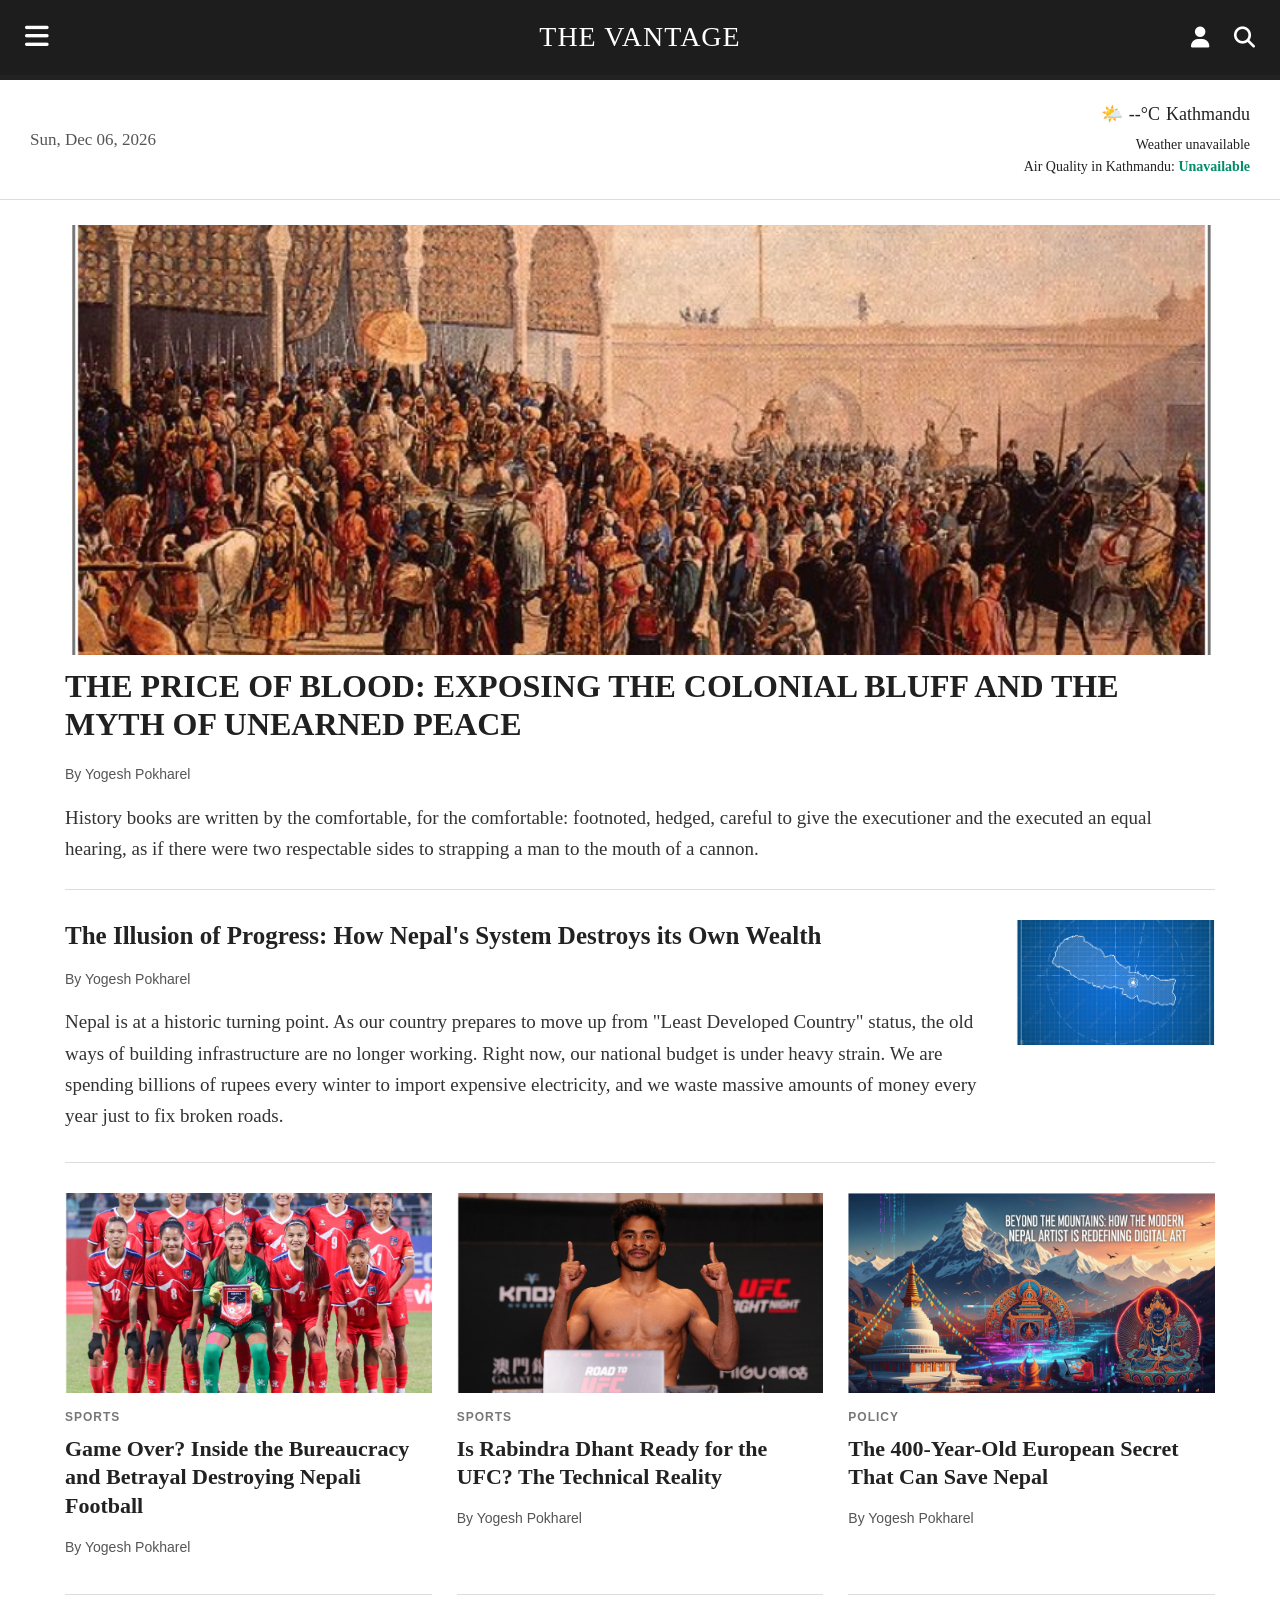
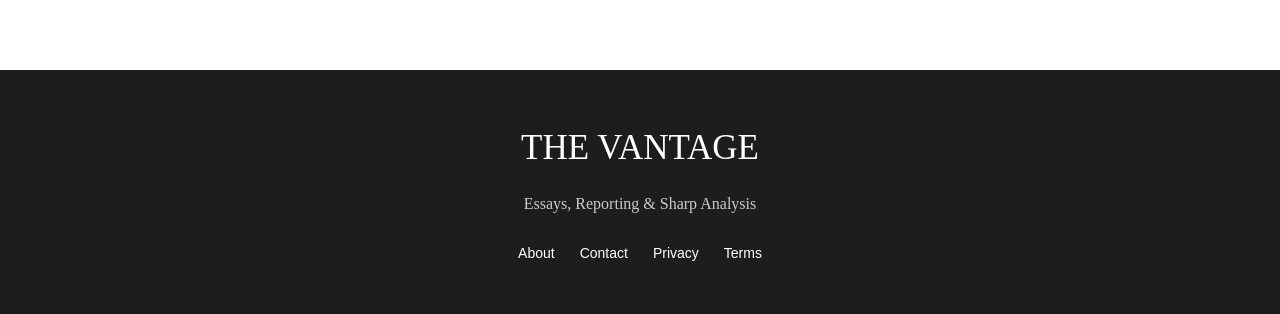
==== index.html @ 7149c2bf "Merge branch 'main' of https://github.com/aayushbhandari-stack/article" ====
<!DOCTYPE html>
<html lang="en">

<head>
    <meta charset="UTF-8">
    <meta name="viewport" content="width=device-width, initial-scale=1.0">

    <title>The Vantage | Essays, Reporting & Sharp Analysis</title>

    <!-- CSS -->
    <link rel="stylesheet" href="style.css">

    <!-- Font Awesome -->
    <link rel="stylesheet"
        href="https://cdnjs.cloudflare.com/ajax/libs/font-awesome/6.5.2/css/all.min.css">
        
    <meta name="google-site-verification" content="1h2lDk5zCkxsmD-RHTS7xLC5-y8iYzYzmCgWuDz8VIk" />
</head>


<body>


    <!-- =====================================================
         TOP NAVBAR
    ====================================================== -->

    <header class="top-navbar">

        <!-- Menu -->
        <button class="menu-btn" type="button">
            <i class="fa-solid fa-bars"></i>
        </button>


        <!-- Brand -->
        <a href="index.html" class="brand">
            THE VANTAGE
        </a>


        <!-- Right Icons -->
        <div class="nav-icons">

            <i class="fa-solid fa-user"></i>

            <i class="fa-solid fa-magnifying-glass"></i>

        </div>

    </header>



    <!-- =====================================================
         DATE + WEATHER
    ====================================================== -->

    <div class="top-header">


        <!-- DATE -->

        <div class="date" id="current-date">
            Loading date...
        </div>



        <!-- WEATHER -->

        <div class="weather">

            <div class="weather-main">

                <span id="weather-icon">
                    🌤️
                </span>

                <span id="temperature">
                    Loading...
                </span>

                <span id="city">
                    Kathmandu
                </span>

            </div>


            <div class="weather-details">

                <div id="weather-description">
                    Loading weather...
                </div>


                <div class="air-quality-text">

                    Air Quality in Kathmandu:

                    <strong id="air-quality">
                        --
                    </strong>

                </div>

            </div>

        </div>

    </div>



    <!-- =====================================================
         MAIN CONTENT
    ====================================================== -->

    <main class="container">


        <!-- =================================================
             ARTICLE 1 - FEATURED
        ================================================== -->

        <article
            class="featured-article"
            onclick="window.location.href='/price-of-blood.html'"
        >

            <img
                src="images/price of blood.png"
                alt="The Price of Blood"
            >


            <h1>
                THE PRICE OF BLOOD: EXPOSING THE COLONIAL BLUFF
                AND THE MYTH OF UNEARNED PEACE
            </h1>


            <p class="author">
                By Yogesh Pokharel
            </p>


            <p class="description">

                History books are written by the comfortable, for the
                comfortable: footnoted, hedged, careful to give the
                executioner and the executed an equal hearing, as if
                there were two respectable sides to strapping a man
                to the mouth of a cannon.

            </p>

        </article>



        <!-- =================================================
             ARTICLE 2
        ================================================== -->

        <article
            class="article"
            onclick="window.location.href='/illusion-of-progress.html'"
        >


            <div class="article-text">

                <h2>
                    The Illusion of Progress: How Nepal's System Destroys its Own Wealth
                </h2>


                <p class="author">
                    By Yogesh Pokharel
                </p>


                <p class="description">

                    Nepal is at a historic turning point. As our
                    country prepares to move up from "Least Developed
                    Country" status, the old ways of building
                    infrastructure are no longer working.

                    Right now, our national budget is under heavy
                    strain. We are spending billions of rupees every
                    winter to import expensive electricity, and we
                    waste massive amounts of money every year just
                    to fix broken roads.

                </p>

            </div>



            <img
                src="images/Screenshot 2026-10-01 223854.png"
                alt="The Blueprint to Save Nepal's Billions"
            >

        </article>



        <!-- =================================================
             ARTICLES 3, 4 AND 5
        ================================================== -->

        <section class="article-grid">


            <!-- =================================================
                 ARTICLE 3
            ================================================== -->

            <article
                class="small-article"
                onclick="window.location.href='/game-over.html'"
            >

                <img
                    src="images/football.png"
                    alt="Burying the Beautiful Game"
                >


                <p class="category">
                    SPORTS
                </p>


                <h2>
                    Game Over? Inside the Bureaucracy and Betrayal Destroying Nepali Football
                </h2>


                <p class="author">
                    By Yogesh Pokharel
                </p>

            </article>



            <!-- =================================================
                 ARTICLE 4
            ================================================== -->

            <article
                class="small-article"
                onclick="window.location.href='/is-dhant-ufc-ready.html'"
            >

                <img
                    src="images/rabindra.png"
                    alt="Rabindra Dhant article"
                >


                <p class="category">
                    SPORTS
                </p>


                <h2>

                    Is Rabindra Dhant Ready for the UFC? The Technical Reality

                </h2>


                <p class="author">
                    By Yogesh Pokharel
                </p>

            </article>



            <!-- =================================================
                ARTICLE 5
            ================================================== -->

            <article
                class="small-article"
                onclick="window.location.href='/european-secret.html'"
            >

                <img
                    src="images/imagine nepal.png"
                    alt="Culture article"
                >


                <p class="category">
                    POLICY
                </p>


                <h2>
                    The 400-Year-Old European Secret That Can Save Nepal
                </h2>


                <p class="author">
                    By Yogesh Pokharel
                </p>

            </article>


        </section>


    </main>



    <!-- =====================================================
         FOOTER
    ====================================================== -->

    <footer>

        <div class="footer-brand">
            THE VANTAGE
        </div>


        <p>
            Essays, Reporting & Sharp Analysis
        </p>


        <div class="footer-links">

            <a href="#">
                About
            </a>

            <a href="#">
                Contact
            </a>

            <a href="#">
                Privacy
            </a>

            <a href="#">
                Terms
            </a>

        </div>

    </footer>



    <!-- =====================================================
         JAVASCRIPT
    ====================================================== -->

    <script src="script.js"></script>


</body>

</html>
---- style.css ----
/* =========================================================
   GLOBAL RESET
========================================================= */
* {
    margin: 0;
    padding: 0;
    box-sizing: border-box;
}

html {
    scroll-behavior: smooth;
}

body {
    background: #ffffff;
    color: #222;
    font-family: Georgia, "Times New Roman", serif;
    line-height: 1.6;
}

img {
    max-width: 100%;
    display: block;
}

a {
    color: inherit;
    text-decoration: none;
}

/* =========================================================
   TOP NAVBAR
========================================================= */
.top-navbar {
    min-height: 75px;
    background: #1d1d1d;
    color: #fff;
    display: flex;
    align-items: center;
    justify-content: center;
    position: relative;
    padding: 12px 70px;
}

.menu-btn {
    position: absolute;
    left: 25px;
    background: transparent;
    border: none;
    color: #fff;
    font-size: 27px;
    cursor: pointer;
}

.brand {
    font-family: Georgia, "Times New Roman", serif;
    font-size: 28px;
    font-weight: normal;
    letter-spacing: 1px;
    text-align: center;
}

.nav-icons {
    position: absolute;
    right: 25px;
    display: flex;
    align-items: center;
    gap: 25px;
    font-size: 21px;
}

.nav-icons i {
    cursor: pointer;
}

/* =========================================================
   DATE AND WEATHER BAR
========================================================= */
.top-header {
    display: flex;
    justify-content: space-between;
    align-items: center;
    gap: 20px;
    padding: 20px 30px;
    min-height: 60px;
    background: #fff;
    border-top: 5px solid #222;
    border-bottom: 1px solid #ddd;
    font-family: Georgia, "Times New Roman", serif;
}

.info-bar {
    min-height: 70px;
    border-bottom: 1px solid #ddd;
    display: flex;
    justify-content: space-between;
    align-items: center;
    gap: 20px;
    padding: 10px 25px;
}

.date {
    font-size: 17px;
    color: #555;
}

.weather {
    text-align: right;
    font-size: 16px;
    line-height: 1.6;
}

.weather-main {
    display: flex;
    align-items: center;
    justify-content: flex-end;
    gap: 6px;
    font-size: 18px;
}

.weather-main img {
    width: 32px;
    height: 32px;
    object-fit: contain;
}

.weather-details {
    margin-top: 5px;
    font-size: 14px;
}

.air-quality {
    font-size: 15px;
}

.air-quality b,
#air-quality {
    color: #008c69;
}

/* =========================================================
   GENERAL PAGE CONTAINER
========================================================= */
.container {
    width: 100%;
    max-width: 1200px;
    margin: 0 auto;
    padding: 25px;
}

/* =========================================================
   FEATURED ARTICLE / HOME PAGE
========================================================= */
.featured-article {
    padding-bottom: 25px;
    border-bottom: 1px solid #ddd;
    cursor: pointer;
    transition: transform 0.2s ease, box-shadow 0.2s ease;
}

.featured-article img {
    width: 100%;
    height: 430px;
    object-fit: cover;
    margin-bottom: 12px;
    transition: opacity 0.2s ease;
}

.featured-article h1 {
    font-size: 32px;
    line-height: 1.2;
    margin-bottom: 20px;
    color: #202020;
    transition: color 0.2s ease;
}

.featured-article:hover {
    transform: translateY(-3px);
}

.featured-article:hover img {
    opacity: 0.92;
}

.featured-article:hover h1,
.article:hover h2,
.small-article:hover h2 {
    color: #555;
}

.author {
    font-family: Arial, sans-serif;
    font-size: 14px;
    color: #555;
    margin: 0 0 16px;
}

.description {
    font-size: 19px;
    line-height: 1.65;
    color: #333;
}

/* =========================================================
   ARTICLE LIST
========================================================= */
.article {
    display: grid;
    grid-template-columns: minmax(0, 1fr) 200px;
    gap: 25px;
    padding: 30px 0;
    border-bottom: 1px solid #ddd;
    cursor: pointer;
    transition: transform 0.2s ease, box-shadow 0.2s ease;
}

.article h2 {
    font-size: 25px;
    line-height: 1.3;
    margin-bottom: 15px;
    transition: color 0.2s ease;
}

.article img {
    width: 100%;
    height: 125px;
    object-fit: cover;
}

.article:hover {
    transform: translateY(-3px);
}

/* =========================================================
   ARTICLE GRID / SMALL ARTICLES
========================================================= */
.article-grid {
    display: grid;
    grid-template-columns: repeat(3, minmax(0, 1fr));
    gap: 25px;
    padding-top: 30px;
}

.small-article {
    min-width: 0;
    border-bottom: 1px solid #ddd;
    padding-bottom: 20px;
    cursor: pointer;
    transition: transform 0.2s ease, box-shadow 0.2s ease;
}

.small-article img {
    width: 100%;
    height: 200px;
    object-fit: cover;
    margin-bottom: 15px;
}

.small-article h2 {
    font-size: 22px;
    line-height: 1.3;
    margin: 8px 0 15px;
    transition: color 0.2s ease;
}

.category {
    font-family: Arial, sans-serif;
    font-size: 12px;
    font-weight: bold;
    color: #777;
    letter-spacing: 1px;
}

.featured-article:hover,
.article:hover,
.small-article:hover {
    transform: translateY(-3px);
}

/* =========================================================
   SINGLE ARTICLE PAGE
========================================================= */
.single-article {
    width: 100%;
    max-width: 1000px;
    margin: 42px auto;
    padding: 0 24px;
}

.back-button {
    display: inline-block;
    margin-bottom: 30px;
    color: #222;
    font-size: 15px;
}

.back-button:hover {
    text-decoration: underline;
}

.article-category {
    font-family: Arial, sans-serif;
    font-size: 13px;
    font-weight: bold;
    letter-spacing: 2px;
    margin-bottom: 15px;
    color: #666;
}

.article-title {
    font-family: Georgia, "Times New Roman", serif;
    font-size: clamp(32px, 5vw, 48px);
    line-height: 1.15;
    margin-bottom: 20px;
    overflow-wrap: anywhere;
}

.article-author {
    font-size: 16px;
    margin-bottom: 5px;
}

.article-date {
    color: #777;
    font-size: 14px;
    margin-bottom: 30px;
}

.article-main-image {
    width: 100%;
    height: auto;
    max-height: 560px;
    object-fit: cover;
    display: block;
    margin-bottom: 35px;
}

/* Keep the article text at a readable width */
.article-header,
.article-content {
    width: 100%;
    max-width: 760px;
    margin-left: auto;
    margin-right: auto;
}

.article-header h1 {
    text-align: left;
    font-size: clamp(32px, 5vw, 46px);
    line-height: 1.15;
    margin-bottom: 24px;
}

.article-content {
    font-family: Georgia, "Times New Roman", serif;
    font-size: 20px;
    line-height: 1.8;
    overflow-wrap: break-word;
    word-wrap: break-word;
    hyphens: auto;
}

.article-content p {
    margin: 0 0 26px;
}

.article-content h2 {
    font-size: 29px;
    line-height: 1.3;
    margin: 42px 0 18px;
}

.article-content h3 {
    font-size: 23px;
    line-height: 1.35;
    margin: 32px 0 14px;
}

.article-content ul,
.article-content ol {
    padding-left: 28px;
    margin: 0 0 26px;
}

.article-content li {
    margin-bottom: 8px;
}

.article-content blockquote {
    margin: 28px 0;
    padding: 5px 0 5px 20px;
    border-left: 4px solid #ccc;
    color: #555;
}

/* =========================================================
   FOOTER
========================================================= */
footer {
    margin-top: 50px;
    background: #1d1d1d;
    color: #fff;
    text-align: center;
    padding: 50px 20px;
}

.footer-brand {
    font-family: Georgia, "Times New Roman", serif;
    font-size: 35px;
    margin-bottom: 15px;
}

footer p {
    color: #ccc;
    margin-bottom: 25px;
}

.footer-links {
    display: flex;
    justify-content: center;
    flex-wrap: wrap;
    gap: 18px 25px;
    font-family: Arial, sans-serif;
    font-size: 14px;
}

/* =========================================================
   TABLE STYLES (if used on a page)
========================================================= */
table {
    width: 100%;
    margin: 20px auto;
    border-collapse: collapse;
    table-layout: fixed;
}

th,
td {
    border: 1px solid #333;
    padding: 12px;
    text-align: center;
    vertical-align: middle;
    line-height: 1.6;
    overflow-wrap: break-word;
}

th {
    font-weight: bold;
    font-size: 18px;
}

td {
    font-size: 16px;
}

/* =========================================================
   RESPONSIVE DESIGN
========================================================= */
@media (max-width: 768px) {
    .top-navbar {
        min-height: 65px;
        padding: 10px 55px;
    }

    .brand {
        font-size: 21px;
    }

    .menu-btn {
        left: 15px;
        font-size: 23px;
    }

    .nav-icons {
        right: 15px;
        gap: 12px;
        font-size: 18px;
    }

    .top-header,
    .info-bar {
        padding: 12px 15px;
        gap: 12px;
    }

    .date {
        font-size: 14px;
    }

    .weather,
    .weather-main {
        font-size: 13px;
    }

    .weather-details,
    .air-quality {
        font-size: 12px;
    }

    .container {
        padding: 15px;
    }

    .featured-article img {
        height: 280px;
    }

    .featured-article h1 {
        font-size: 27px;
    }

    .description {
        font-size: 17px;
    }

    .article {
        grid-template-columns: minmax(0, 1fr);
        gap: 15px;
    }

    .article img {
        height: 200px;
        grid-row: 1;
    }

    .article-text {
        grid-row: 2;
    }

    .article-grid {
        grid-template-columns: repeat(2, minmax(0, 1fr));
        gap: 20px;
    }

    .small-article img {
        height: 180px;
    }

    .single-article {
        margin: 28px auto;
        padding: 0 20px;
    }

    .article-content {
        font-size: 18px;
        line-height: 1.8;
    }

    .article-content h2 {
        font-size: 25px;
        margin-top: 34px;
    }

    .article-content h3 {
        font-size: 21px;
    }

    th,
    td {
        padding: 8px;
        font-size: 14px;
    }
}

@media (max-width: 480px) {
    .top-navbar {
        padding: 10px 48px;
    }

    .brand {
        font-size: 18px;
        letter-spacing: 0.5px;
    }

    .nav-icons {
        gap: 9px;
        font-size: 16px;
    }

    .top-header,
    .info-bar {
        align-items: flex-start;
    }

    .weather {
        max-width: 55%;
    }

    .featured-article img {
        height: 220px;
    }

    .featured-article h1 {
        font-size: 24px;
    }

    .article-grid {
        grid-template-columns: minmax(0, 1fr);
    }

    .small-article img {
        height: 220px;
    }

    .single-article {
        padding: 0 16px;
    }

    .article-title,
    .article-header h1 {
        font-size: 31px;
    }

    .article-main-image {
        margin-bottom: 25px;
    }

    .article-content {
        font-size: 17px;
        line-height: 1.75;
    }

    .article-content p {
        margin-bottom: 22px;
    }

    .footer-brand {
        font-size: 29px;
    }

    .footer-links {
        gap: 14px;
    }
}
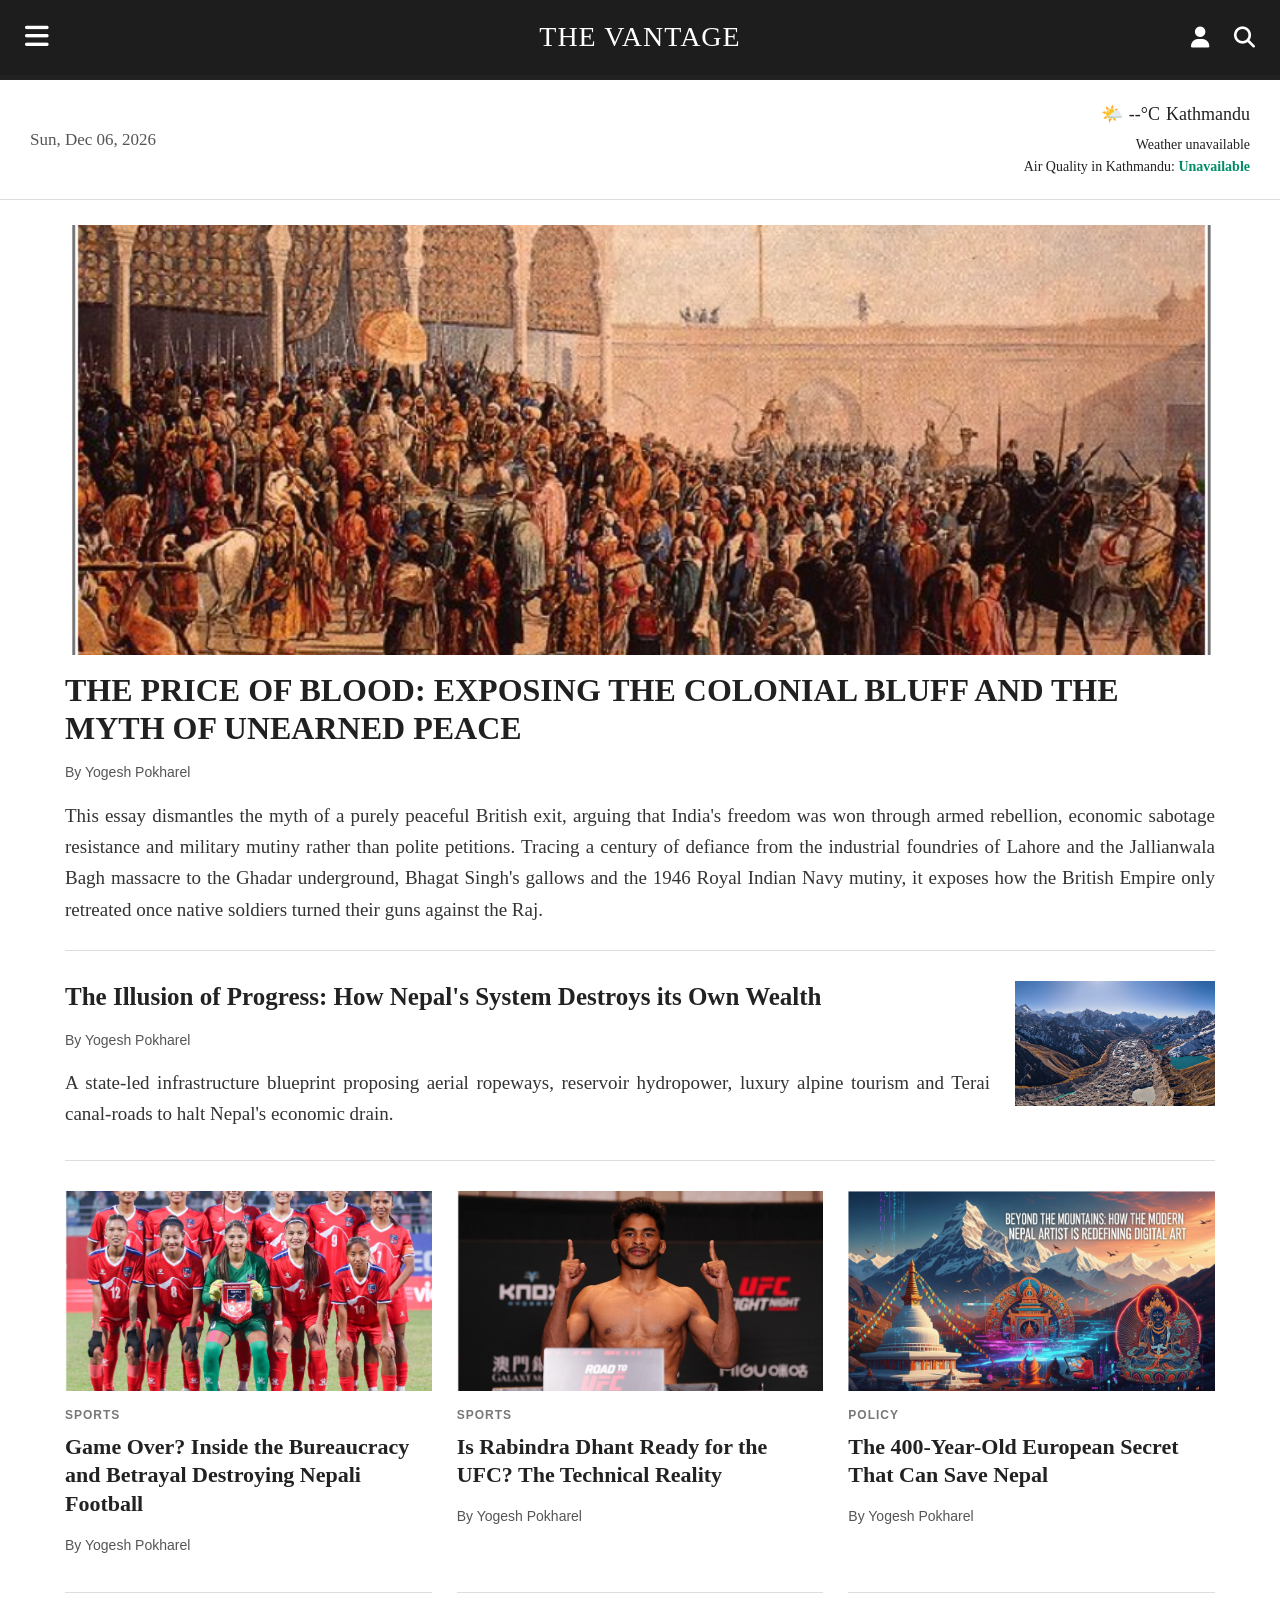
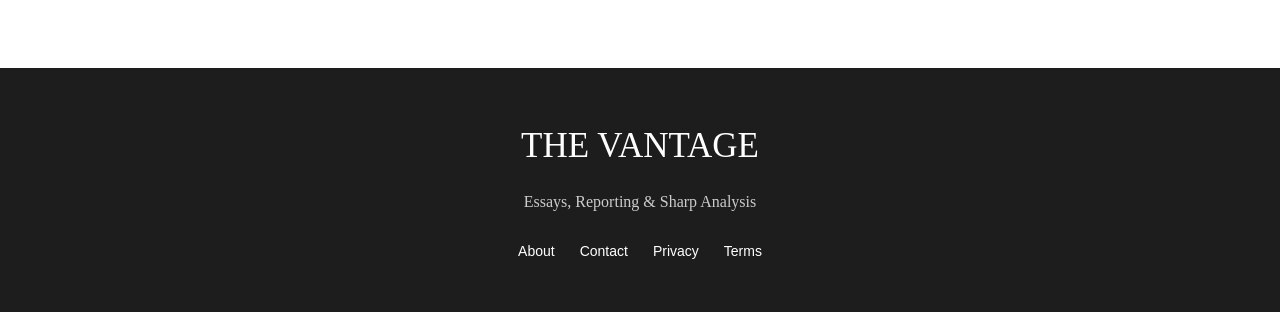
==== commit 7d02f475: "update" ====
--- a/index.html
+++ b/index.html
@@ -6,6 +6,21 @@
     <meta name="viewport" content="width=device-width, initial-scale=1.0">
 
     <title>The Vantage | Essays, Reporting & Sharp Analysis</title>
+    <meta name="description" content="The Vantage by Yogesh Pokharel: independent long-form essays, policy blueprints, historical investigations and sports analysis from Nepal.">
+    <link rel="canonical" href="https://pokharelyogesh.com.np/">
+
+    <!-- Open Graph / Social Share Preview -->
+    <meta property="og:type" content="website">
+    <meta property="og:site_name" content="The Vantage">
+    <meta property="og:title" content="The Vantage | Essays, Reporting & Sharp Analysis">
+    <meta property="og:description" content="The Vantage by Yogesh Pokharel: independent long-form essays, policy blueprints, historical investigations and sports analysis from Nepal.">
+    <meta property="og:url" content="https://pokharelyogesh.com.np/">
+    <meta property="og:image" content="https://pokharelyogesh.com.np/images/price%20of%20blood.png">
+    <meta name="twitter:card" content="summary_large_image">
+
+    <!-- Favicon -->
+    <link rel="icon" type="image/jpeg" href="images/Favicon.jpg">
+    <link rel="apple-touch-icon" href="images/Favicon.jpg">
 
     <!-- CSS -->
     <link rel="stylesheet" href="style.css">
@@ -13,8 +28,6 @@
     <!-- Font Awesome -->
     <link rel="stylesheet"
         href="https://cdnjs.cloudflare.com/ajax/libs/font-awesome/6.5.2/css/all.min.css">
-        
-    <meta name="google-site-verification" content="1h2lDk5zCkxsmD-RHTS7xLC5-y8iYzYzmCgWuDz8VIk" />
 </head>
 
 
@@ -148,11 +161,7 @@
 
             <p class="description">
 
-                History books are written by the comfortable, for the
-                comfortable: footnoted, hedged, careful to give the
-                executioner and the executed an equal hearing, as if
-                there were two respectable sides to strapping a man
-                to the mouth of a cannon.
+                This essay dismantles the myth of a purely peaceful British exit, arguing that India's freedom was won through armed rebellion, economic sabotage resistance and military mutiny rather than polite petitions. Tracing a century of defiance from the industrial foundries of Lahore and the Jallianwala Bagh massacre to the Ghadar underground, Bhagat Singh's gallows and the 1946 Royal Indian Navy mutiny, it exposes how the British Empire only retreated once native soldiers turned their guns against the Raj.
 
             </p>
 
@@ -164,49 +173,30 @@
              ARTICLE 2
         ================================================== -->
 
-        <article
-            class="article"
-            onclick="window.location.href='/illusion-of-progress.html'"
+        <article class="article">
+    <div class="article-text">
+        <h2>
+            <a href="/illusion-of-progress.html">
+                The Illusion of Progress: How Nepal's System Destroys its Own Wealth
+            </a>
+        </h2>
+
+        <p class="author">
+            By Yogesh Pokharel
+        </p>
+
+        <p class="description">
+            A state-led infrastructure blueprint proposing aerial ropeways, reservoir hydropower, luxury alpine tourism and Terai canal-roads to halt Nepal's economic drain.
+        </p>
+    </div>
+
+    <a href="/illusion-of-progress.html">
+        <img
+            src="images/Image for Nepal-infrastructure-blueprint.png"
+            alt="The Blueprint to Save Nepal's Billions"
         >
-
-
-            <div class="article-text">
-
-                <h2>
-                    The Illusion of Progress: How Nepal's System Destroys its Own Wealth
-                </h2>
-
-
-                <p class="author">
-                    By Yogesh Pokharel
-                </p>
-
-
-                <p class="description">
-
-                    Nepal is at a historic turning point. As our
-                    country prepares to move up from "Least Developed
-                    Country" status, the old ways of building
-                    infrastructure are no longer working.
-
-                    Right now, our national budget is under heavy
-                    strain. We are spending billions of rupees every
-                    winter to import expensive electricity, and we
-                    waste massive amounts of money every year just
-                    to fix broken roads.
-
-                </p>
-
-            </div>
-
-
-
-            <img
-                src="images/Screenshot 2026-10-01 223854.png"
-                alt="The Blueprint to Save Nepal's Billions"
-            >
-
-        </article>
+    </a>
+</article>
 
 
 
--- a/style.css
+++ b/style.css
@@ -162,15 +162,23 @@
     width: 100%;
     height: 430px;
     object-fit: cover;
-    margin-bottom: 12px;
+    margin-bottom: 16px;
     transition: opacity 0.2s ease;
+}
+
+    .featured-article h1,
+.featured-article .author,
+.featured-article .description {
+    width: 100%;
+    max-width: 100%;
 }
 
 .featured-article h1 {
     font-size: 32px;
     line-height: 1.2;
-    margin-bottom: 20px;
+    margin-bottom: 14px;
     color: #202020;
+    text-align: left;
     transition: color 0.2s ease;
 }
 
@@ -193,12 +201,19 @@
     font-size: 14px;
     color: #555;
     margin: 0 0 16px;
+    text-align: left;
 }
 
 .description {
     font-size: 19px;
     line-height: 1.65;
     color: #333;
+    text-align: justify;
+    text-justify: inter-word;
+    hyphens: auto;
+    -webkit-hyphens: auto;
+    overflow-wrap: break-word;
+    word-wrap: break-word;
 }
 
 /* =========================================================
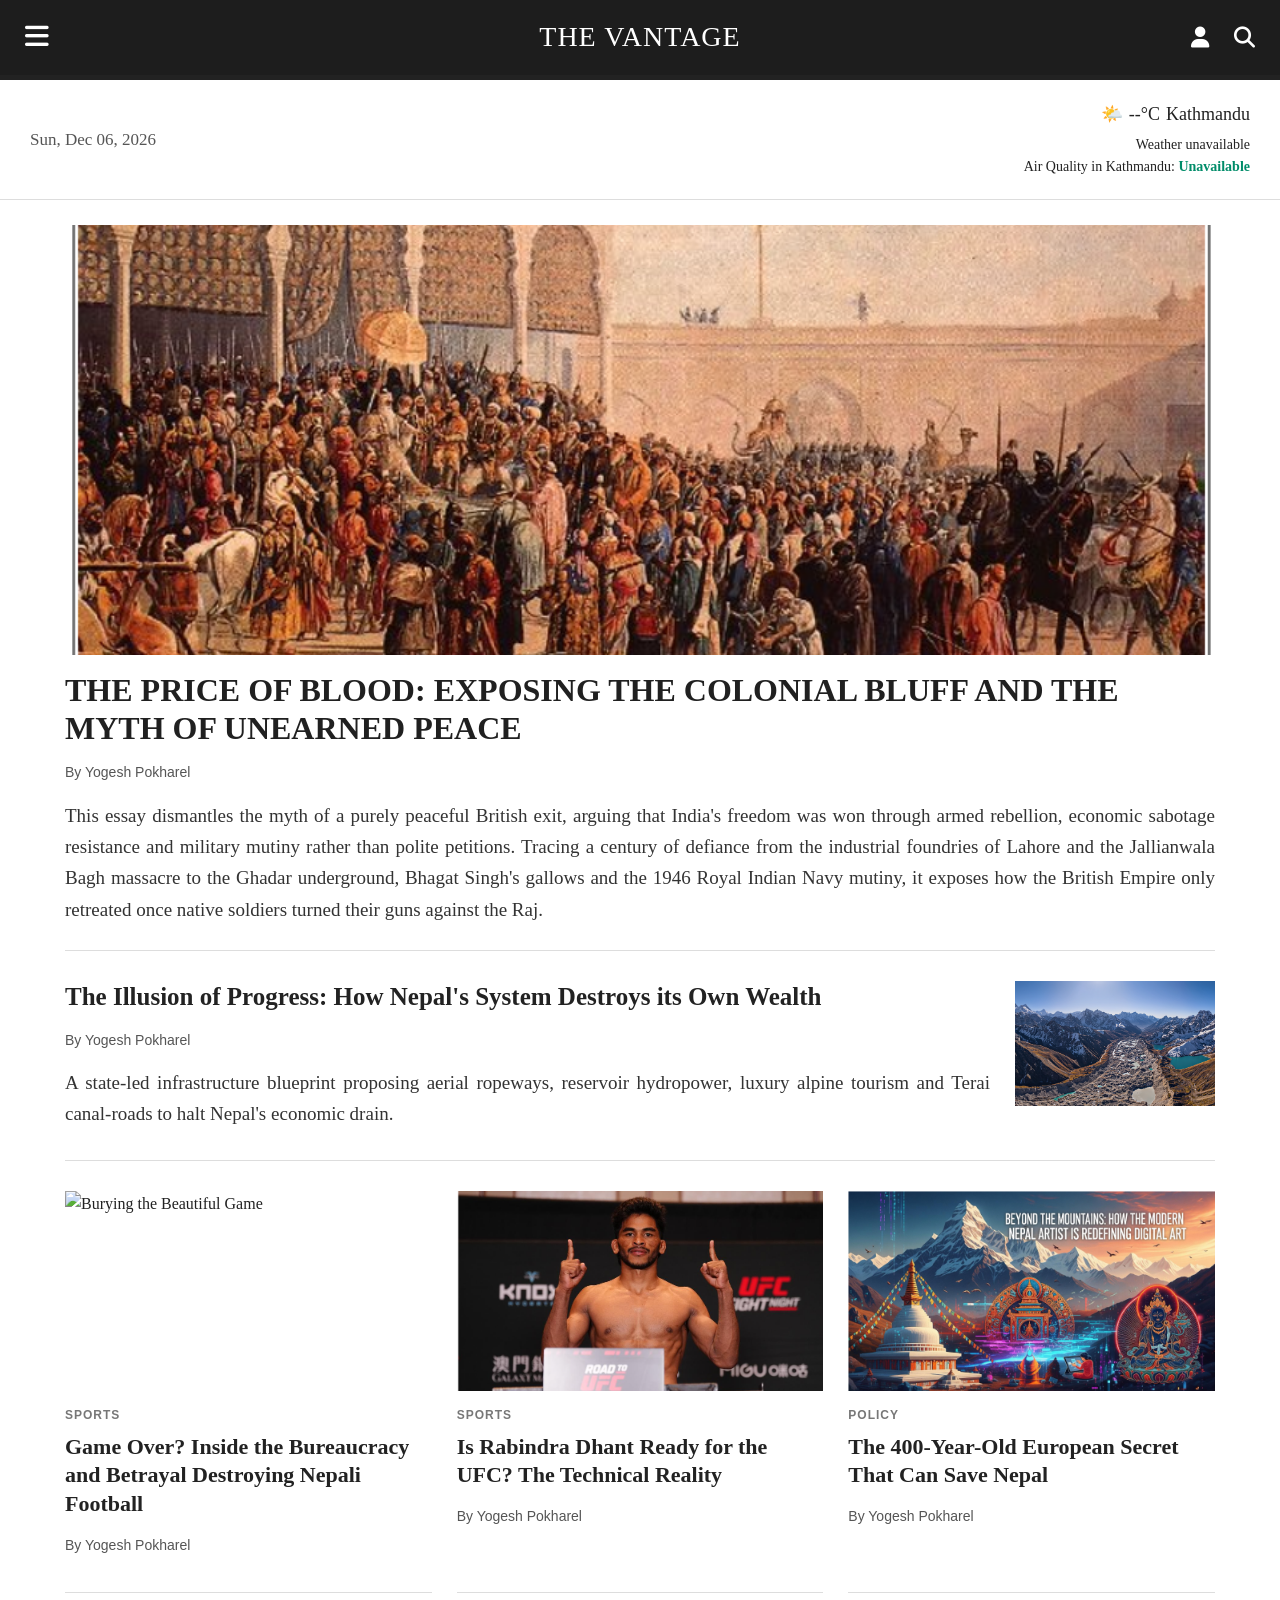
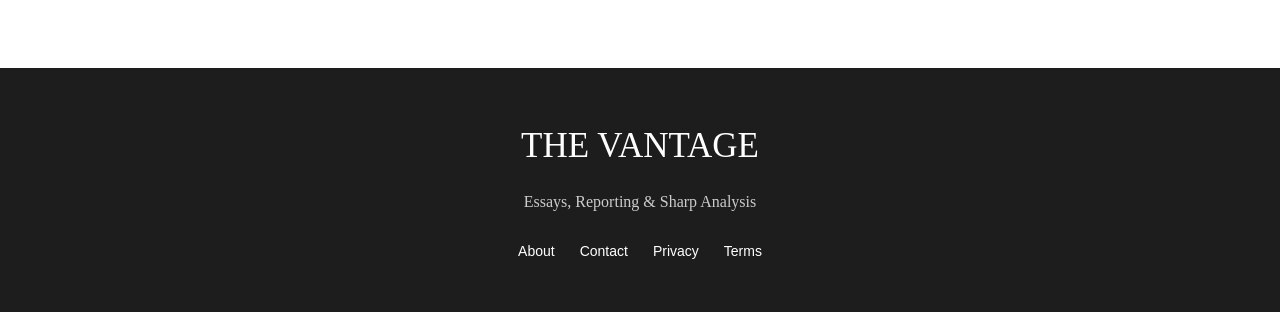
==== commit b9b0a878: "update favicon to PNG" ====
--- a/index.html
+++ b/index.html
@@ -19,8 +19,9 @@
     <meta name="twitter:card" content="summary_large_image">
 
     <!-- Favicon -->
-    <link rel="icon" type="image/jpeg" href="images/Favicon.jpg">
-    <link rel="apple-touch-icon" href="images/Favicon.jpg">
+    <link rel="icon" type="image/png" sizes="96x96" href="images/Favicon.png">
+    <link rel="icon" type="image/png" sizes="48x48" href="images/Favicon.png">
+    <link rel="apple-touch-icon" sizes="180x180" href="images/Favicon.png">
 
     <!-- CSS -->
     <link rel="stylesheet" href="style.css">
@@ -28,6 +29,8 @@
     <!-- Font Awesome -->
     <link rel="stylesheet"
         href="https://cdnjs.cloudflare.com/ajax/libs/font-awesome/6.5.2/css/all.min.css">
+        
+    <meta name="google-site-verification" content="1h2lDk5zCkxsmD-RHTS7xLC5-y8iYzYzmCgWuDz8VIk" />
 </head>
 
 
@@ -41,13 +44,13 @@
     <header class="top-navbar">
 
         <!-- Menu -->
-        <button class="menu-btn" type="button">
+        <button class="menu-btn" type="button" aria-label="Open menu">
             <i class="fa-solid fa-bars"></i>
         </button>
 
 
         <!-- Brand -->
-        <a href="index.html" class="brand">
+        <a href="/" class="brand">
             THE VANTAGE
         </a>
 
@@ -127,56 +130,49 @@
 
 
     <!-- =====================================================
-         MAIN CONTENT
+        MAIN CONTENT
     ====================================================== -->
 
     <main class="container">
 
 
         <!-- =================================================
-             ARTICLE 1 - FEATURED
+            ARTICLE 1 - FEATURED
         ================================================== -->
 
-        <article
-            class="featured-article"
-            onclick="window.location.href='/price-of-blood.html'"
+        <article class="featured-article">
+    <a href="/price-of-blood" style="text-decoration: none; color: inherit; display: block;">
+
+        <img
+            src="images/price of blood.png"
+            alt="The Price of Blood"
         >
 
-            <img
-                src="images/price of blood.png"
-                alt="The Price of Blood"
-            >
-
-
-            <h1>
-                THE PRICE OF BLOOD: EXPOSING THE COLONIAL BLUFF
-                AND THE MYTH OF UNEARNED PEACE
-            </h1>
-
-
-            <p class="author">
-                By Yogesh Pokharel
-            </p>
-
-
-            <p class="description">
-
-                This essay dismantles the myth of a purely peaceful British exit, arguing that India's freedom was won through armed rebellion, economic sabotage resistance and military mutiny rather than polite petitions. Tracing a century of defiance from the industrial foundries of Lahore and the Jallianwala Bagh massacre to the Ghadar underground, Bhagat Singh's gallows and the 1946 Royal Indian Navy mutiny, it exposes how the British Empire only retreated once native soldiers turned their guns against the Raj.
-
-            </p>
-
-        </article>
-
+        <h1>
+            THE PRICE OF BLOOD: EXPOSING THE COLONIAL BLUFF
+            AND THE MYTH OF UNEARNED PEACE
+        </h1>
+
+        <p class="author">
+            By Yogesh Pokharel
+        </p>
+
+        <p class="description">
+            This essay dismantles the myth of a purely peaceful British exit, arguing that India's freedom was won through armed rebellion, economic sabotage resistance and military mutiny rather than polite petitions. Tracing a century of defiance from the industrial foundries of Lahore and the Jallianwala Bagh massacre to the Ghadar underground, Bhagat Singh's gallows and the 1946 Royal Indian Navy mutiny, it exposes how the British Empire only retreated once native soldiers turned their guns against the Raj.
+        </p>
+
+    </a>
+</article>
 
 
         <!-- =================================================
-             ARTICLE 2
+            ARTICLE 2
         ================================================== -->
 
         <article class="article">
     <div class="article-text">
         <h2>
-            <a href="/illusion-of-progress.html">
+            <a href="/illusion-of-progress">
                 The Illusion of Progress: How Nepal's System Destroys its Own Wealth
             </a>
         </h2>
@@ -190,7 +186,7 @@
         </p>
     </div>
 
-    <a href="/illusion-of-progress.html">
+    <a href="/illusion-of-progress">
         <img
             src="images/Image for Nepal-infrastructure-blueprint.png"
             alt="The Blueprint to Save Nepal's Billions"
@@ -211,10 +207,8 @@
                  ARTICLE 3
             ================================================== -->
 
-            <article
-                class="small-article"
-                onclick="window.location.href='/game-over.html'"
-            >
+            <article class="small-article">
+                <a href="/game-over" style="text-decoration: none; color: inherit; display: block;">
 
                 <img
                     src="images/football.png"
@@ -236,18 +230,18 @@
                     By Yogesh Pokharel
                 </p>
 
+                </a>
+
             </article>
 
 
 
             <!-- =================================================
-                 ARTICLE 4
+                ARTICLE 4
             ================================================== -->
 
-            <article
-                class="small-article"
-                onclick="window.location.href='/is-dhant-ufc-ready.html'"
-            >
+            <article class="small-article">
+                <a href="/is-dhant-ufc-ready" style="text-decoration: none; color: inherit; display: block;">
 
                 <img
                     src="images/rabindra.png"
@@ -271,6 +265,8 @@
                     By Yogesh Pokharel
                 </p>
 
+                </a>
+
             </article>
 
 
@@ -279,10 +275,8 @@
                 ARTICLE 5
             ================================================== -->
 
-            <article
-                class="small-article"
-                onclick="window.location.href='/european-secret.html'"
-            >
+            <article class="small-article">
+                <a href="/european-secret" style="text-decoration: none; color: inherit; display: block;">
 
                 <img
                     src="images/imagine nepal.png"
@@ -304,11 +298,12 @@
                     By Yogesh Pokharel
                 </p>
 
+                </a>
+
             </article>
 
 
         </section>
-
 
     </main>
 
@@ -332,11 +327,11 @@
 
         <div class="footer-links">
 
-            <a href="#">
+            <a href="/about">
                 About
             </a>
 
-            <a href="#">
+            <a href="/contact">
                 Contact
             </a>
 
@@ -352,15 +347,12 @@
 
     </footer>
 
-
-
-    <!-- =====================================================
-         JAVASCRIPT
+    <!-- =====================================================
+        JAVASCRIPT
     ====================================================== -->
 
     <script src="script.js"></script>
 
-
 </body>
 
 </html>
--- a/style.css
+++ b/style.css
@@ -1,5 +1,5 @@
 /* =========================================================
-   GLOBAL RESET
+GLOBAL RESET
 ========================================================= */
 * {
     margin: 0;
@@ -210,8 +210,8 @@
     color: #333;
     text-align: justify;
     text-justify: inter-word;
-    hyphens: auto;
-    -webkit-hyphens: auto;
+    hyphens: none;
+    -webkit-hyphens: none;
     overflow-wrap: break-word;
     word-wrap: break-word;
 }
@@ -297,7 +297,7 @@
 ========================================================= */
 .single-article {
     width: 100%;
-    max-width: 1000px;
+    max-width: 820px;
     margin: 42px auto;
     padding: 0 24px;
 }
@@ -327,7 +327,8 @@
     font-size: clamp(32px, 5vw, 48px);
     line-height: 1.15;
     margin-bottom: 20px;
-    overflow-wrap: anywhere;
+    overflow-wrap: break-word;
+    word-wrap: break-word;
 }
 
 .article-author {
@@ -354,41 +355,74 @@
 .article-header,
 .article-content {
     width: 100%;
-    max-width: 760px;
-    margin-left: auto;
-    margin-right: auto;
-}
-
-.article-header h1 {
+    max-width: 100%;
+    margin-left: 0;
+    margin-right: 0;
+}
+
+.article-title,
+.article-header h1,
+.article-content h1 {
+    font-family: Georgia, "Times New Roman", serif;
+    font-size: clamp(28px, 4.2vw, 42px);
+    line-height: 1.18;
+    color: #202020;
     text-align: left;
-    font-size: clamp(32px, 5vw, 46px);
-    line-height: 1.15;
-    margin-bottom: 24px;
+    overflow-wrap: break-word;
+    word-wrap: break-word;
+    hyphens: none;
+    -webkit-hyphens: none;
+    margin-bottom: 20px;
 }
 
 .article-content {
     font-family: Georgia, "Times New Roman", serif;
     font-size: 20px;
     line-height: 1.8;
+    text-align: justify;
+    text-justify: inter-word;
     overflow-wrap: break-word;
     word-wrap: break-word;
-    hyphens: auto;
+    hyphens: none;
+    -webkit-hyphens: none;
+}
+
+.article-content h2,
+.article-content h3,
+.article-content h4,
+.article-content blockquote {
+    text-align: left;
+    hyphens: none;
+    -webkit-hyphens: none;
+}
+
+.article-content h2,
+.article-content h3,
+.article-content h4 {
+    font-family: Georgia, "Times New Roman", serif;
+    color: #202020;
+}
+
+.article-content h2 {
+    font-size: clamp(23px, 3vw, 29px);
+    line-height: 1.28;
+    margin: 42px 0 18px;
+}
+
+.article-content h3 {
+    font-size: clamp(19px, 2.4vw, 23px);
+    line-height: 1.35;
+    margin: 32px 0 14px;
+}
+
+.article-content h4 {
+    font-size: 19px;
+    line-height: 1.4;
+    margin: 26px 0 12px;
 }
 
 .article-content p {
     margin: 0 0 26px;
-}
-
-.article-content h2 {
-    font-size: 29px;
-    line-height: 1.3;
-    margin: 42px 0 18px;
-}
-
-.article-content h3 {
-    font-size: 23px;
-    line-height: 1.35;
-    margin: 32px 0 14px;
 }
 
 .article-content ul,
@@ -406,6 +440,105 @@
     padding: 5px 0 5px 20px;
     border-left: 4px solid #ccc;
     color: #555;
+}
+
+/* =========================================================
+   ARTICLE BOTTOM: ABOUT THE VANTAGE & READ NEXT
+========================================================= */
+.article-bottom-section {
+    margin-top: 50px;
+    padding-top: 35px;
+    border-top: 3px solid #222;
+}
+
+.about-vantage-box {
+    background: #f9f9f9;
+    border-left: 4px solid #1d1d1d;
+    padding: 22px 24px;
+    margin-bottom: 40px;
+}
+
+.about-vantage-label {
+    font-family: Arial, sans-serif;
+    font-size: 12px;
+    font-weight: bold;
+    letter-spacing: 2px;
+    text-transform: uppercase;
+    color: #666;
+    margin-bottom: 10px;
+}
+
+.about-vantage-box p {
+    font-family: Georgia, "Times New Roman", serif;
+    font-size: 17px;
+    line-height: 1.7;
+    color: #333;
+    text-align: left;
+    margin: 0;
+}
+
+.read-next-heading {
+    font-family: Arial, sans-serif;
+    font-size: 13px;
+    font-weight: bold;
+    letter-spacing: 2px;
+    text-transform: uppercase;
+    color: #202020;
+    margin-bottom: 16px;
+}
+
+.read-next-list {
+    list-style: none;
+    padding: 0;
+    margin: 0;
+}
+
+.read-next-list li {
+    padding: 16px 0;
+    border-bottom: 1px solid #ddd;
+}
+
+.read-next-list li:last-child {
+    border-bottom: none;
+}
+
+.read-next-category {
+    display: block;
+    font-family: Arial, sans-serif;
+    font-size: 11px;
+    font-weight: bold;
+    letter-spacing: 1.5px;
+    text-transform: uppercase;
+    color: #777;
+    margin-bottom: 5px;
+}
+
+.read-next-list a {
+    font-family: Georgia, "Times New Roman", serif;
+    font-size: 20px;
+    font-weight: bold;
+    line-height: 1.35;
+    color: #202020;
+    transition: color 0.2s ease;
+}
+
+.read-next-list a:hover {
+    color: #555;
+    text-decoration: underline;
+}
+
+@media (max-width: 480px) {
+    .about-vantage-box {
+        padding: 18px;
+    }
+
+    .about-vantage-box p {
+        font-size: 16px;
+    }
+
+    .read-next-list a {
+        font-size: 18px;
+    }
 }
 
 /* =========================================================
@@ -630,6 +763,11 @@
         margin-bottom: 25px;
     }
 
+    .description,
+    .article-content {
+        text-align: left;
+    }
+
     .article-content {
         font-size: 17px;
         line-height: 1.75;
@@ -646,4 +784,4 @@
     .footer-links {
         gap: 14px;
     }
-}
+}
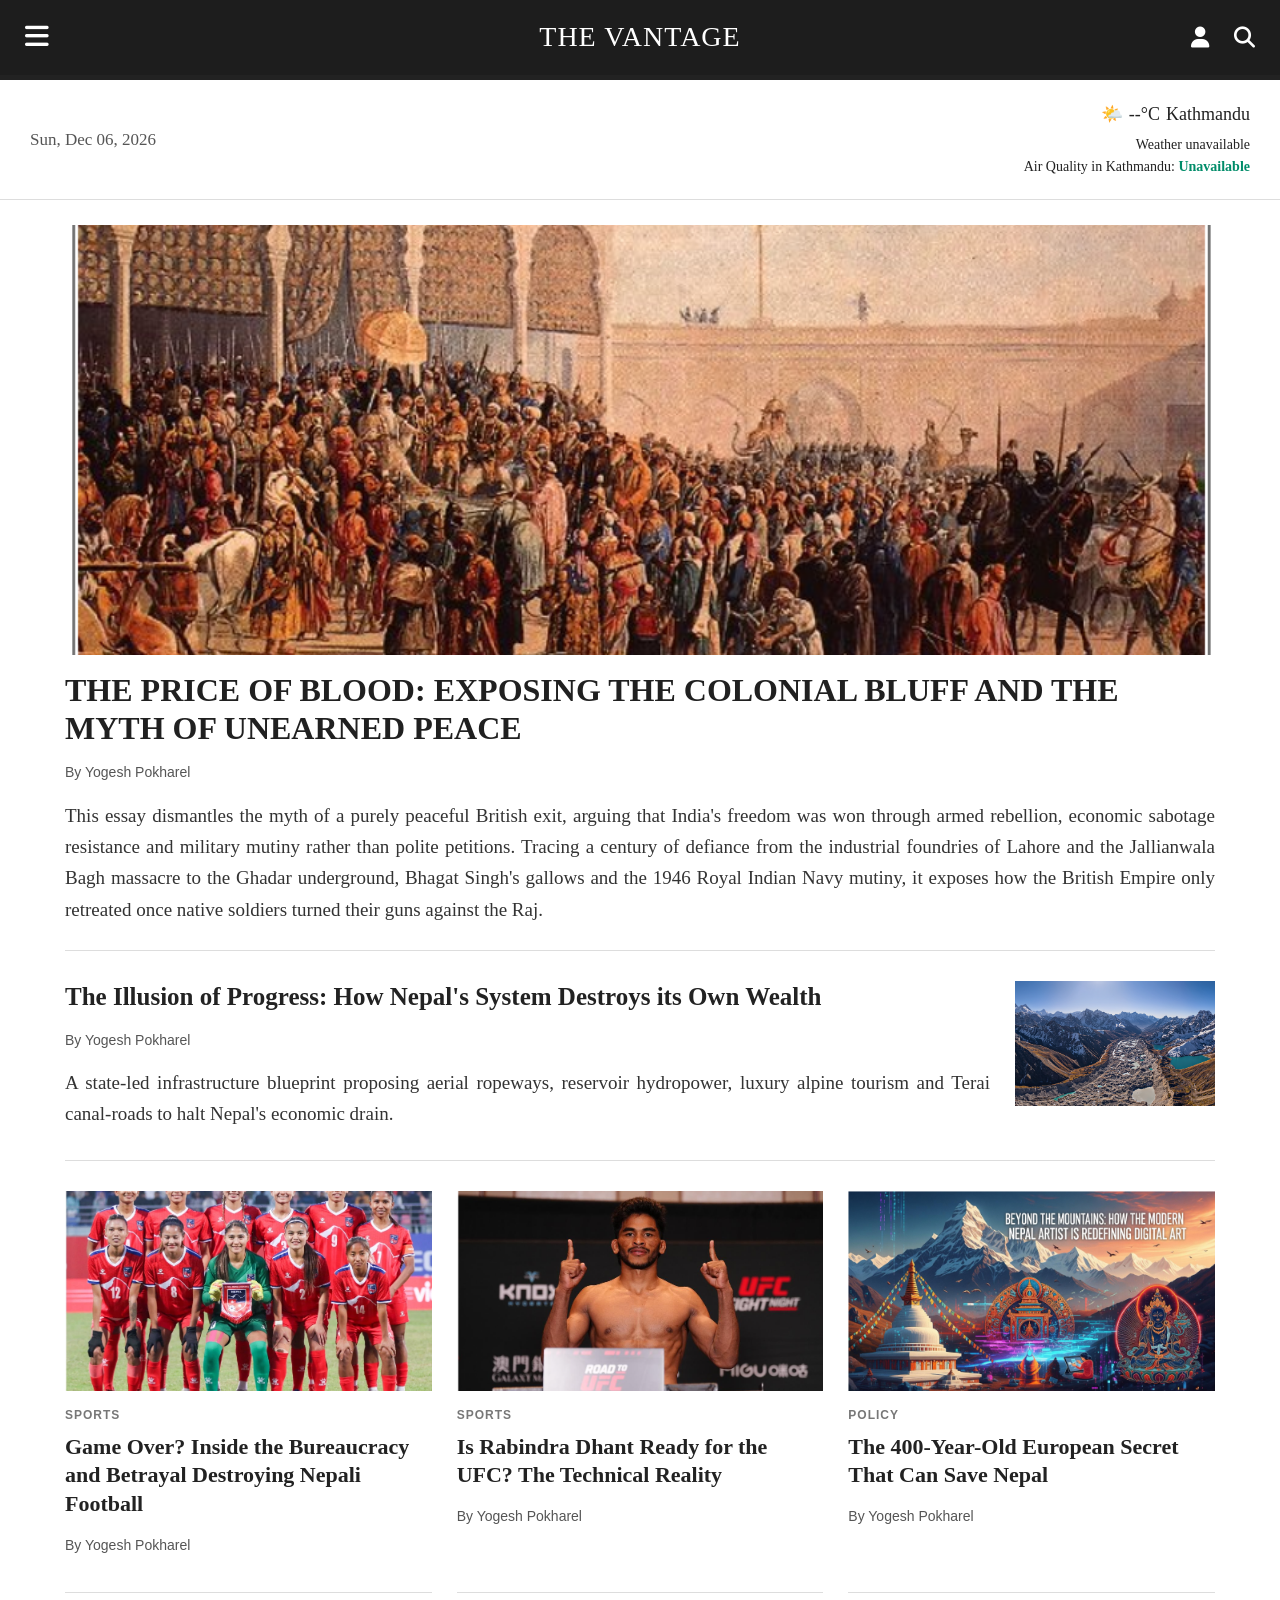
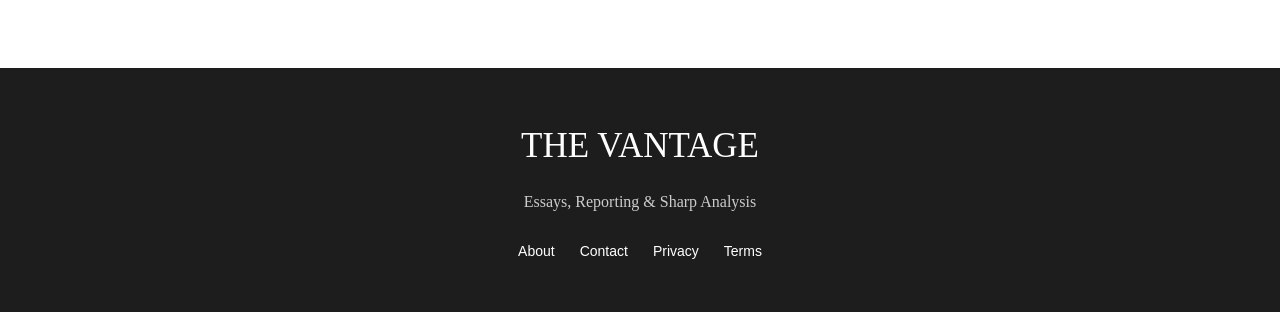
==== commit a237cfe7: "Fix football card image extension to webp on homepage" ====
--- a/index.html
+++ b/index.html
@@ -19,9 +19,20 @@
     <meta name="twitter:card" content="summary_large_image">
 
     <!-- Favicon -->
-    <link rel="icon" type="image/png" sizes="96x96" href="images/Favicon.png">
-    <link rel="icon" type="image/png" sizes="48x48" href="images/Favicon.png">
-    <link rel="apple-touch-icon" sizes="180x180" href="images/Favicon.png">
+    <link rel="icon" type="image/png" sizes="96x96" href="/images/Favicon.png">
+    <link rel="icon" type="image/png" sizes="48x48" href="/images/Favicon.png">
+    <link rel="apple-touch-icon" sizes="180x180" href="/images/Favicon.png">
+
+    <!-- Site Name Structured Data -->
+<script type="application/ld+json">
+{
+  "@context": "https://schema.org",
+  "@type": "WebSite",
+  "name": "The Vantage",
+  "alternateName": ["Vantage", "pokharelyogesh.com.np"],
+  "url": "https://pokharelyogesh.com.np/"
+}
+</script>
 
     <!-- CSS -->
     <link rel="stylesheet" href="style.css">
@@ -211,7 +222,7 @@
                 <a href="/game-over" style="text-decoration: none; color: inherit; display: block;">
 
                 <img
-                    src="images/football.png"
+                    src="images/football.webp"
                     alt="Burying the Beautiful Game"
                 >
 
